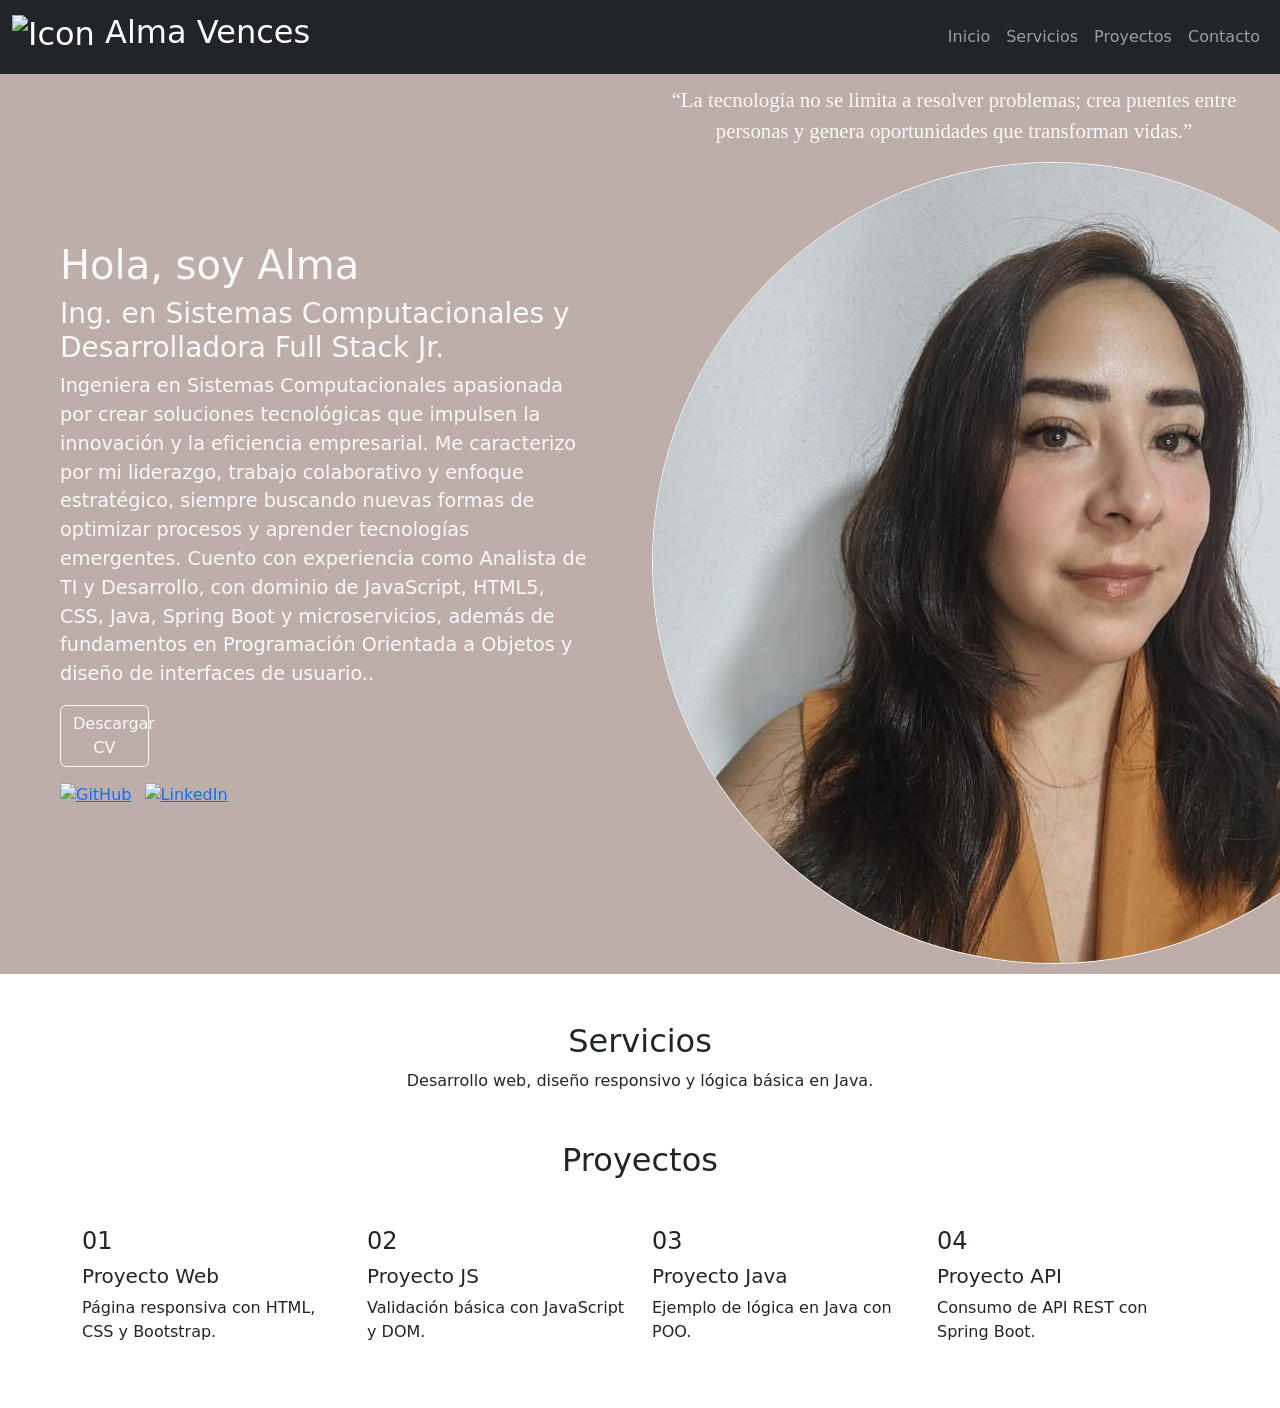
==== html/index.html @ 480f83fb "Se sube Portafolio" ====
<!DOCTYPE html>
<html lang="es">
<head>
  <meta charset="UTF-8">
  <meta name="viewport" content="width=device-width, initial-scale=1.0">
  <title>Portafolio Alma</title>

  <!-- Bootstrap -->
  <link href="https://cdn.jsdelivr.net/npm/bootstrap@5.3.2/dist/css/bootstrap.min.css" rel="stylesheet">

  <!-- CSS propio -->
  <link rel="stylesheet" href="style.css">
</head>
<body>
 
<!--Barra de navegación -->
  
  <nav class="navbar navbar-expand-lg navbar-dark bg-dark">
    <div class="container-fluid">
      <a class="navbar-brand" href="#">
        <h2 class="text-beige">
        <img src="https://cdn-icons-png.flaticon.com/512/8414/8414759.png" alt="Icon" width="60" height="60">
       Alma Vences</h2>
    </a>
      <button class="navbar-toggler" type="button" data-bs-toggle="collapse" data-bs-target="#menu">
        <span class="navbar-toggler-icon"></span>
      </button>
      <div class="collapse navbar-collapse" id="menu" style="justify-content: flex-end;">
        <ul class="navbar-nav ms-auto">
          <li class="nav-item"><a class="nav-link" href="#inicio">Inicio</a></li>
          <li class="nav-item"><a class="nav-link" href="#servicios">Servicios</a></li>
          <li class="nav-item"><a class="nav-link" href="#proyectos">Proyectos</a></li>
          <li class="nav-item"><a class="nav-link" href="#contacto">Contacto</a></li>
        </ul>
      </div>
    </div>
  </nav>

  <!-- Sección principal -->
<section id="inicio" class="container-fluid d-flex align-items-center justify-content-center" style="height:100vh; background-color:#beaeaa;">    <div class="row w-100">
      <!-- Texto de presentación -->
    <div class="col-md-6 d-flex flex-column justify-content-center p-5 text-light">
        <h1 class="text-beige">Hola, soy Alma </h1>
        <h3 class="text-light">Ing. en Sistemas Computacionales y Desarrolladora Full Stack Jr.</h3>
        <p class="text-light" style="font-size: 1.2rem;">Ingeniera en Sistemas Computacionales apasionada por crear soluciones tecnológicas que impulsen la innovación
             y la eficiencia empresarial. Me caracterizo por mi liderazgo, trabajo colaborativo y enfoque estratégico, 
             siempre buscando nuevas formas de optimizar procesos y aprender tecnologías emergentes. 
             Cuento con experiencia como Analista de TI y Desarrollo, con dominio de JavaScript, HTML5, CSS, Java, 
             Spring Boot y microservicios, además de fundamentos en Programación Orientada a Objetos y diseño de interfaces de usuario..</p>
        <button class="btn btn-outline-light col-md-2 text-center">Descargar CV</button>
        <!-- Íconos sociales -->
        <div class="mt-3">
          <a href="#" class="me-2 text-beige"><img src="https://cdn-icons-png.flaticon.com/512/25/25231.png" alt="GitHub" width="40" height="40"></a>
            <a href="#" class="me-2 text-beige"><img src="https://cdn-icons-png.flaticon.com/512/1384/1384014.png" alt="LinkedIn" width="40" height="40"></a>
        </div>
      </div>
      <!-- Imagen o avatar -->
      <div class="col-md-6 text-center">
        <!-- Aquí podrías poner tu foto o un avatar -->
         <p class="text-light" style="font-weight: italic; font-size: 1.3rem; font-family: 'Merriweather', serif;">“La tecnología no se limita a resolver problemas; crea puentes entre personas y genera oportunidades que transforman vidas.”</p>
        <img src="../assets/foto_linkedin.jpeg" class="rounded-circle border border-light"  alt="Foto Alma">
      </div>
    </div>
  </section>

  <!-- Sección Servicios -->
  <section id="servicios" class="container my-5">
    <h2 class="text-center text-dark">Servicios</h2>
    <p class="text-center">Desarrollo web, diseño responsivo y lógica básica en Java.</p>
  </section>

  <!-- Sección Proyectos -->
<section id="proyectos" class="proyectos-section">
  <div class="container">
    <h2 class="text-center text-dark mb-5">Proyectos</h2>
    <div class="row">
      <div class="col-md-3">
        <div class="proyecto-card">
          <h4>01</h4>
          <h5>Proyecto Web</h5>
          <p>Página responsiva con HTML, CSS y Bootstrap.</p>
        </div>
      </div>
      <div class="col-md-3">
        <div class="proyecto-card">
          <h4>02</h4>
          <h5>Proyecto JS</h5>
          <p>Validación básica con JavaScript y DOM.</p>
        </div>
      </div>
      <div class="col-md-3">
        <div class="proyecto-card">
          <h4>03</h4>
          <h5>Proyecto Java</h5>
          <p>Ejemplo de lógica en Java con POO.</p>
        </div>
      </div>
      <div class="col-md-3">
        <div class="proyecto-card">
          <h4>04</h4>
          <h5>Proyecto API</h5>
          <p>Consumo de API REST con Spring Boot.</p>
        </div>
      </div>
    </div>
  </div>
</section>


  <!-- Sección Contacto -->
  <section id="contacto" class="container my-5">
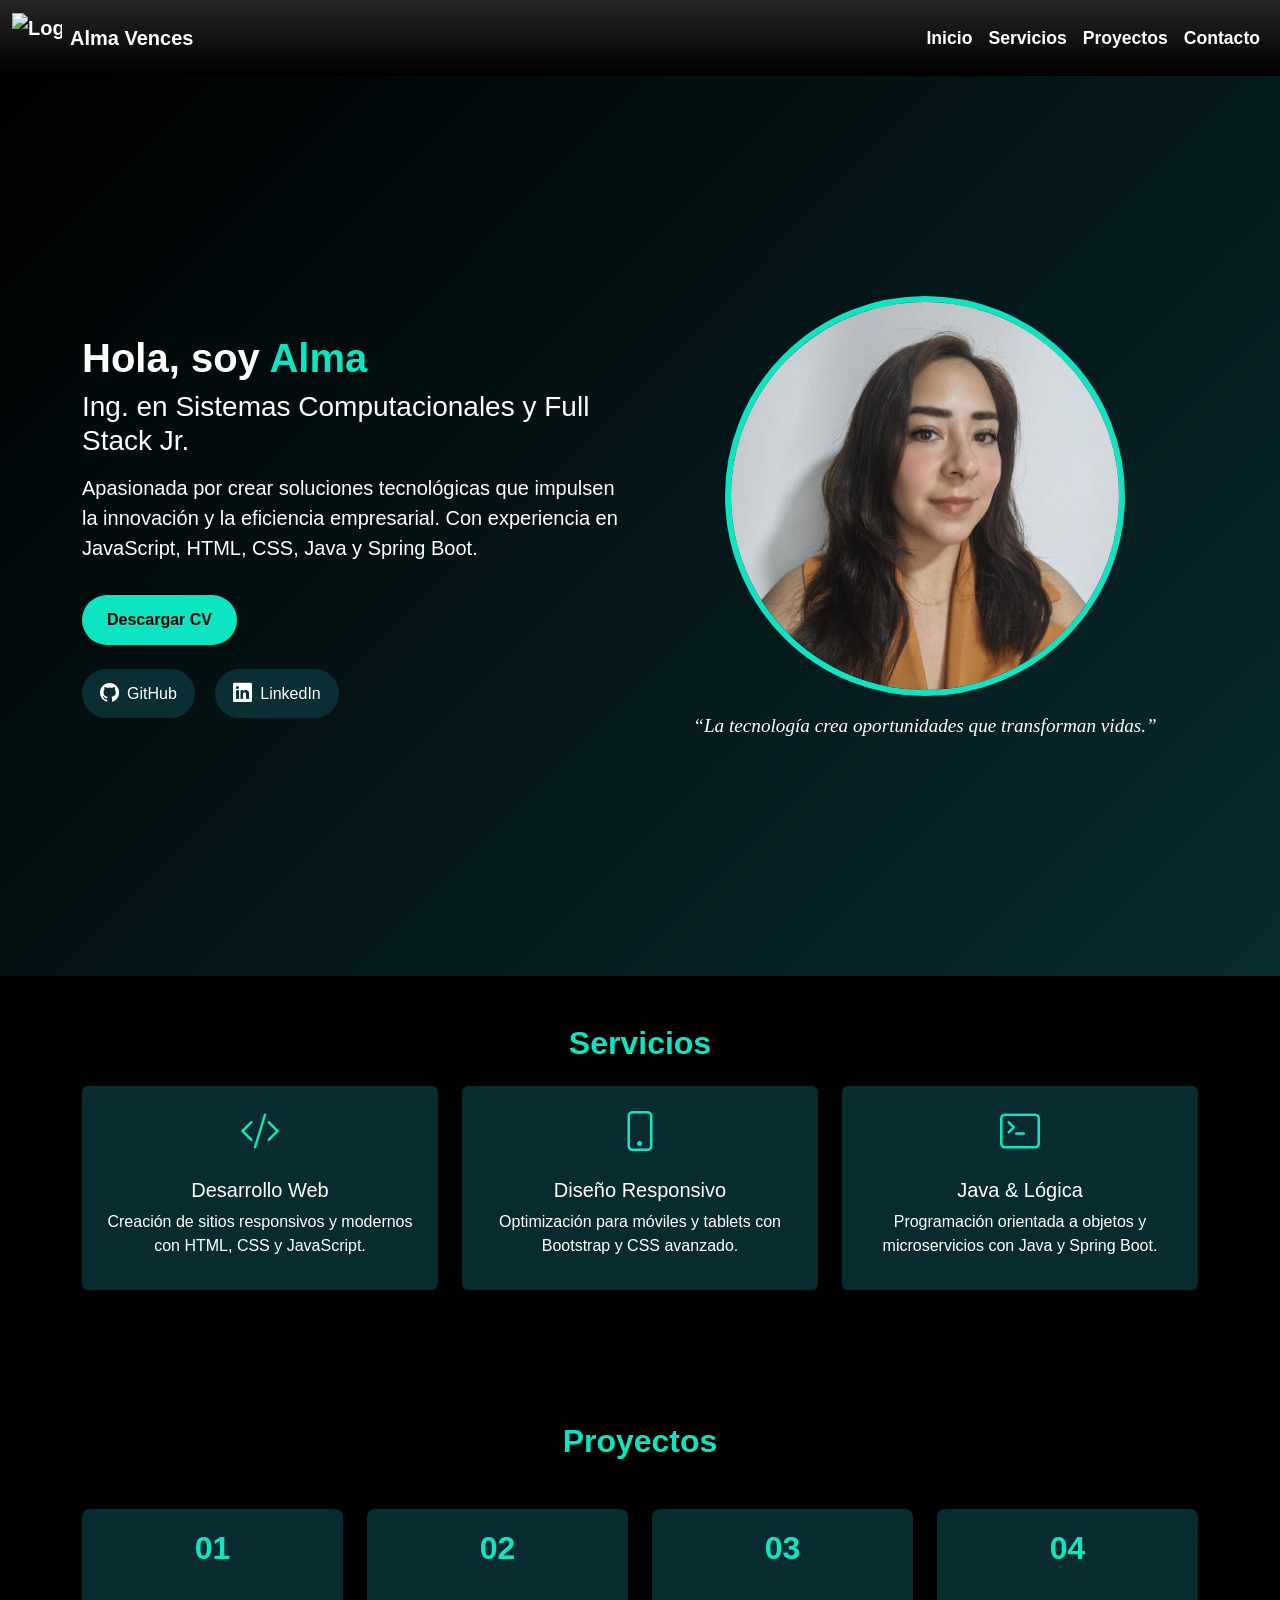
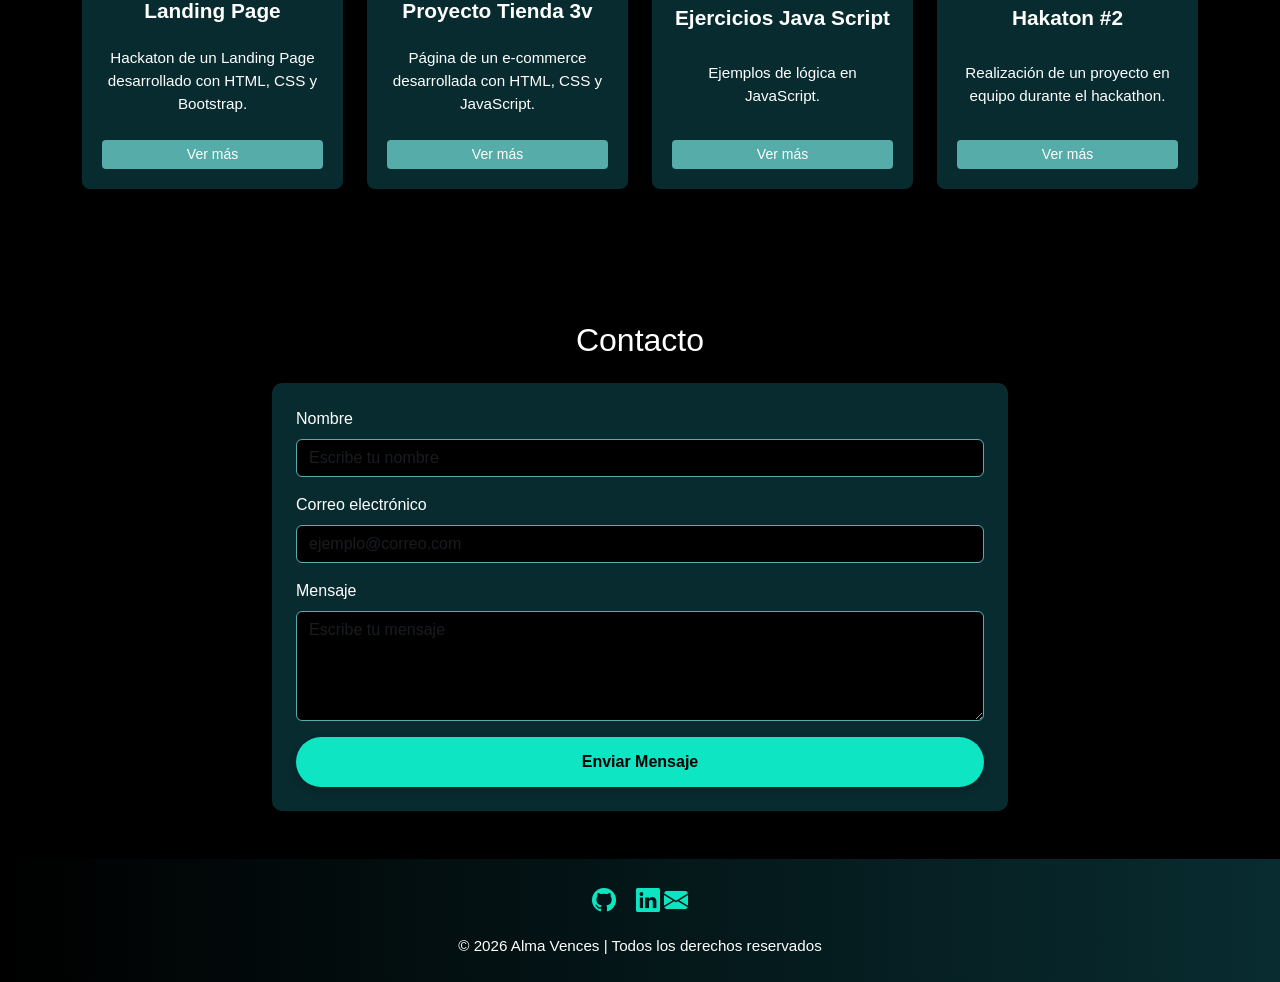
==== commit 66108bb8: "Se realizan modificaiones en el estilo de la pagina y distribucion de  cards." ====
--- a/html/index.html
+++ b/html/index.html
@@ -7,105 +7,203 @@
 
   <!-- Bootstrap -->
   <link href="https://cdn.jsdelivr.net/npm/bootstrap@5.3.2/dist/css/bootstrap.min.css" rel="stylesheet">
-
+  <link rel="stylesheet" href="https://cdn.jsdelivr.net/npm/bootstrap-icons@1.11.1/font/bootstrap-icons.css">
   <!-- CSS propio -->
-  <link rel="stylesheet" href="style.css">
+  <link rel="stylesheet" href="../css/style.css">
 </head>
 <body>
  
 <!--Barra de navegación -->
   
-  <nav class="navbar navbar-expand-lg navbar-dark bg-dark">
-    <div class="container-fluid">
-      <a class="navbar-brand" href="#">
-        <h2 class="text-beige">
-        <img src="https://cdn-icons-png.flaticon.com/512/8414/8414759.png" alt="Icon" width="60" height="60">
-       Alma Vences</h2>
+<nav class="navbar navbar-expand-lg navbar-dark bg-gradient">
+  <div class="container-fluid">
+    <a class="navbar-brand d-flex align-items-center" href="#">
+      <img src="https://cdn-icons-png.flaticon.com/512/2115/2115955.png" alt="Logo" width="50" height="50" class="me-2">
+      <span class="fw-bold">Alma Vences</span>
     </a>
-      <button class="navbar-toggler" type="button" data-bs-toggle="collapse" data-bs-target="#menu">
-        <span class="navbar-toggler-icon"></span>
-      </button>
-      <div class="collapse navbar-collapse" id="menu" style="justify-content: flex-end;">
-        <ul class="navbar-nav ms-auto">
-          <li class="nav-item"><a class="nav-link" href="#inicio">Inicio</a></li>
-          <li class="nav-item"><a class="nav-link" href="#servicios">Servicios</a></li>
-          <li class="nav-item"><a class="nav-link" href="#proyectos">Proyectos</a></li>
-          <li class="nav-item"><a class="nav-link" href="#contacto">Contacto</a></li>
-        </ul>
-      </div>
-    </div>
-  </nav>
+    <button class="navbar-toggler" type="button" data-bs-toggle="collapse" data-bs-target="#menu">
+      <span class="navbar-toggler-icon"></span>
+    </button>
+    <div class="collapse navbar-collapse" id="menu" style="justify-content: flex-end;">
+      <ul class="navbar-nav ms-auto">
+        <li class="nav-item"><a class="nav-link" href="#inicio">Inicio</a></li>
+        <li class="nav-item"><a class="nav-link" href="#servicios">Servicios</a></li>
+        <li class="nav-item"><a class="nav-link" href="#proyectos">Proyectos</a></li>
+        <li class="nav-item"><a class="nav-link" href="#contacto">Contacto</a></li>
+      </ul>
+    </div>
+  </div>
+</nav>
 
   <!-- Sección principal -->
-<section id="inicio" class="container-fluid d-flex align-items-center justify-content-center" style="height:100vh; background-color:#beaeaa;">    <div class="row w-100">
-      <!-- Texto de presentación -->
-    <div class="col-md-6 d-flex flex-column justify-content-center p-5 text-light">
-        <h1 class="text-beige">Hola, soy Alma </h1>
-        <h3 class="text-light">Ing. en Sistemas Computacionales y Desarrolladora Full Stack Jr.</h3>
-        <p class="text-light" style="font-size: 1.2rem;">Ingeniera en Sistemas Computacionales apasionada por crear soluciones tecnológicas que impulsen la innovación
-             y la eficiencia empresarial. Me caracterizo por mi liderazgo, trabajo colaborativo y enfoque estratégico, 
-             siempre buscando nuevas formas de optimizar procesos y aprender tecnologías emergentes. 
-             Cuento con experiencia como Analista de TI y Desarrollo, con dominio de JavaScript, HTML5, CSS, Java, 
-             Spring Boot y microservicios, además de fundamentos en Programación Orientada a Objetos y diseño de interfaces de usuario..</p>
-        <button class="btn btn-outline-light col-md-2 text-center">Descargar CV</button>
+<section id="inicio" class="d-flex align-items-center justify-content-center">
+  <div class="container">
+    <div class="row align-items-center">
+      
+      <!-- Texto de presentación (lado izquierdo) -->
+      <div class="col-md-6 text-light">
+        <h1 class="fw-bold">Hola, soy <span class="text-beige">Alma</span></h1>
+        <h3 class="mb-3">Ing. en Sistemas Computacionales y Full Stack Jr.</h3>
+        <p class="lead">
+          Apasionada por crear soluciones tecnológicas que impulsen la innovación y la eficiencia empresarial.
+          Con experiencia en JavaScript, HTML, CSS, Java y Spring Boot.
+        </p>
+        <button class="btn btn-cv mt-3"> Descargar CV</button>
+
         <!-- Íconos sociales -->
-        <div class="mt-3">
-          <a href="#" class="me-2 text-beige"><img src="https://cdn-icons-png.flaticon.com/512/25/25231.png" alt="GitHub" width="40" height="40"></a>
-            <a href="#" class="me-2 text-beige"><img src="https://cdn-icons-png.flaticon.com/512/1384/1384014.png" alt="LinkedIn" width="40" height="40"></a>
-        </div>
-      </div>
-      <!-- Imagen o avatar -->
+        <div class="mt-4 social-icons">
+          <a href="https://github.com/tuusuario" target="_blank" class="btn-social me-3">
+            <i class="bi bi-github"></i> GitHub
+          </a>
+          <a href="https://www.linkedin.com/in/tuusuario" target="_blank" class="btn-social">
+            <i class="bi bi-linkedin"></i> LinkedIn
+          </a>
+        </div>
+      </div>
+      
+      <!-- Imagen y frase (lado derecho) -->
       <div class="col-md-6 text-center">
-        <!-- Aquí podrías poner tu foto o un avatar -->
-         <p class="text-light" style="font-weight: italic; font-size: 1.3rem; font-family: 'Merriweather', serif;">“La tecnología no se limita a resolver problemas; crea puentes entre personas y genera oportunidades que transforman vidas.”</p>
-        <img src="../assets/foto_linkedin.jpeg" class="rounded-circle border border-light"  alt="Foto Alma">
-      </div>
-    </div>
-  </section>
+        <img src="../assets/foto_linkedin.jpeg" class="foto-perfil mb-3" alt="Foto Alma">
+        <p class="frase-sobre-imagen">“La tecnología crea oportunidades que transforman vidas.”</p>
+      </div>
+    </div>
+  </div>
+</section>
+
 
   <!-- Sección Servicios -->
-  <section id="servicios" class="container my-5">
-    <h2 class="text-center text-dark">Servicios</h2>
-    <p class="text-center">Desarrollo web, diseño responsivo y lógica básica en Java.</p>
-  </section>
-
-  <!-- Sección Proyectos -->
+<section id="servicios" class="container my-5">
+  <h2 class="text-center mb-4">Servicios</h2>
+  <div class="row text-center">
+    
+    <!-- Card 1 -->
+    <div class="col-md-4 mb-4">
+      <div class="card shadow servicio-card">
+        <div class="card-body">
+          <i class="bi bi-code-slash fs-1 text-acento"></i>
+          <h5 class="mt-3">Desarrollo Web</h5>
+          <p>Creación de sitios responsivos y modernos con HTML, CSS y JavaScript.</p>
+        </div>
+      </div>
+    </div>
+    
+    <!-- Card 2 -->
+    <div class="col-md-4 mb-4">
+      <div class="card shadow servicio-card">
+        <div class="card-body">
+          <i class="bi bi-phone fs-1 text-acento"></i>
+          <h5 class="mt-3">Diseño Responsivo</h5>
+          <p>Optimización para móviles y tablets con Bootstrap y CSS avanzado.</p>
+        </div>
+      </div>
+    </div>
+    
+    <!-- Card 3 -->
+    <div class="col-md-4 mb-4">
+      <div class="card shadow servicio-card">
+        <div class="card-body">
+          <i class="bi bi-terminal fs-1 text-acento"></i>
+          <h5 class="mt-3">Java & Lógica</h5>
+          <p>Programación orientada a objetos y microservicios con Java y Spring Boot.</p>
+        </div>
+      </div>
+    </div>
+    
+  </div>
+</section>
+
+<!-- Sección Proyectos -->
 <section id="proyectos" class="proyectos-section">
   <div class="container">
-    <h2 class="text-center text-dark mb-5">Proyectos</h2>
+    <h2 class="text-center mb-5">Proyectos</h2>
     <div class="row">
-      <div class="col-md-3">
+      
+      <!-- Proyecto 1 -->
+      <div class="col-md-3 mb-4">
         <div class="proyecto-card">
           <h4>01</h4>
-          <h5>Proyecto Web</h5>
-          <p>Página responsiva con HTML, CSS y Bootstrap.</p>
-        </div>
-      </div>
-      <div class="col-md-3">
+          <h5>Landing Page</h5>
+          <p>Hackaton de un Landing Page desarrollado con HTML, CSS y Bootstrap.</p>
+          <a href="https://github.com/vences10/LandingPage.git" class="btn btn-sm btn-acento">Ver más</a>
+        </div>
+      </div>
+      
+      <!-- Proyecto 2 -->
+      <div class="col-md-3 mb-4">
         <div class="proyecto-card">
           <h4>02</h4>
-          <h5>Proyecto JS</h5>
-          <p>Validación básica con JavaScript y DOM.</p>
-        </div>
-      </div>
-      <div class="col-md-3">
+          <h5>Proyecto Tienda 3v </h5>
+          <p>Página de un e-commerce desarrollada con HTML, CSS y JavaScript.</p>
+          <a href="https://github.com/FerIqm1993/Proyecto-Integrador-Generation.git" class="btn btn-sm btn-acento">Ver más</a>
+        </div>
+      </div>
+      
+      <!-- Proyecto 3 -->
+      <div class="col-md-3 mb-4">
         <div class="proyecto-card">
           <h4>03</h4>
-          <h5>Proyecto Java</h5>
-          <p>Ejemplo de lógica en Java con POO.</p>
-        </div>
-      </div>
-      <div class="col-md-3">
+          <h5>Ejercicios Java Script</h5>
+          <p>Ejemplos de lógica en JavaScript.</p>
+          <a href="https://github.com/vences10/JavaScript-Ejercicios.git" class="btn btn-sm btn-acento">Ver más</a>
+        </div>
+      </div>
+      
+      <!-- Proyecto 4 -->
+      <div class="col-md-3 mb-4">
         <div class="proyecto-card">
           <h4>04</h4>
-          <h5>Proyecto API</h5>
-          <p>Consumo de API REST con Spring Boot.</p>
-        </div>
-      </div>
-    </div>
-  </div>
-</section>
-
-
-  <!-- Sección Contacto -->
-  <section id="contacto" class="container my-5">+          <h5>Hakaton #2</h5>
+          <p>Realización de un proyecto en equipo durante el hackathon.</p>
+          <a href="#" class="btn btn-sm btn-acento">Ver más</a>
+        </div>
+      </div>
+      
+    </div>
+  </div>
+</section>
+
+
+
+<!-- Sección Contacto -->
+<section id="contacto" class="container my-5">
+  <h2 class="text-center mb-4">Contacto</h2>
+  <div class="row justify-content-center">
+    <div class="col-md-8">
+      <form id="form-contacto" class="p-4 contacto-form">
+        <div class="mb-3">
+          <label for="nombre" class="form-label">Nombre</label>
+          <input type="text" id="nombre" class="form-control" placeholder="Escribe tu nombre">
+        </div>
+        <div class="mb-3">
+          <label for="email" class="form-label">Correo electrónico</label>
+          <input type="email" id="email" class="form-control" placeholder="ejemplo@correo.com">
+        </div>
+        <div class="mb-3">
+          <label for="mensaje" class="form-label">Mensaje</label>
+          <textarea id="mensaje" class="form-control" rows="4" placeholder="Escribe tu mensaje"></textarea>
+        </div>
+        <button type="submit" class="btn btn-cv w-100">Enviar Mensaje</button>
+      </form>
+    </div>
+  </div>
+</section>
+
+<!-- Footer -->
+<footer class="footer mt-5">
+  <div class="container text-center py-4">
+    <div class="social-icons mb-3">
+      <a href="#" class="me-3"><i class="bi bi-github"></i></a>
+      <a href="#"><i class="bi bi-linkedin"></i></a>
+      <a href="#"><i class="bi bi-envelope-fill"></i></a>
+    </div>
+    <p class="mb-0">© 2026 Alma Vences | Todos los derechos reservados</p>
+  </div>
+</footer>
+
+<!-- Scripts -->
+<script src="https://cdn.jsdelivr.net/npm/sweetalert2@11"></script>
+<script src="https://cdn.jsdelivr.net/npm/bootstrap@5.3.2/dist/js/bootstrap.bundle.min.js"></script>
+
+</body>
+</html>
+
--- a/css/style.css
+++ b/css/style.css
@@ -0,0 +1,242 @@
+/* ======= Paleta de colores======== */
+:root {
+  --fondo-principal: #000000;      /* Negro profundo para el fondo principal */
+  --fondo-secundario: #0a353ad3;   /* Gris oscuro metalizado para contrastes */
+  --color-acento: #0ef1ccf1;       /* Verde/teal eléctrico para botones y CTA */
+  --color-detalle: #55aca9;        /* Azul verdoso para detalles y hover */
+  --texto-principal: #ffffff;      /* Blanco brillante para texto principal */
+  --texto-secundario: #a1a1aa;     /* Gris neutro para texto secundario */
+}
+
+/* ========Estilos generales========== */
+body {
+  background-color: var(--fondo-principal);
+  font-family: 'Poppins', sans-serif;
+  color: var(--texto-principal);
+}
+
+/* =========Barra de navegación============ */
+.navbar {
+  font-weight: 700;
+  font-size: 1.1rem;
+  background: var(--fondo-principal);
+}
+.navbar .nav-link {
+  color: var(--texto-principal) !important;
+}
+.navbar .nav-link:hover {
+  color: var(--color-acento) !important;
+}
+
+/* Texto destacado en títulos */
+.text-beige {
+  color: var(--color-acento);
+  font-weight: bold;
+}
+
+/* Fondo degradado del header */
+.bg-gradient {
+  background: linear-gradient(90deg, var(--fondo-principal), var(--fondo-secundario));
+}
+
+/* ======= Botón CV============= */
+.btn-cv {
+  background-color: var(--color-acento);
+  color: var(--fondo-principal);
+  font-weight: bold;
+  padding: 12px 24px;
+  border-radius: 30px;
+  transition: all 0.3s ease;
+  box-shadow: 0 4px 10px rgba(0,0,0,0.2);
+}
+.btn-cv:hover {
+  background-color: var(--color-detalle);
+  color: var(--texto-principal);
+  transform: scale(1.05);
+}
+
+/* ==========
+Botones sociales (GitHub / LinkedIn)
+========== */
+.btn-social {
+  display: inline-flex;
+  align-items: center;
+  gap: 8px;
+  background-color: var(--fondo-secundario);
+  color: var(--texto-principal);
+  padding: 10px 18px;
+  border-radius: 30px;
+  font-weight: 500;
+  text-decoration: none;
+  transition: all 0.3s ease;
+}
+.btn-social:hover {
+  background-color: var(--color-acento);
+  color: var(--fondo-principal);
+  transform: scale(1.05);
+}
+.btn-social i {
+  font-size: 1.2rem;
+}
+
+/* ========
+Hero (sección inicio)
+========= */
+#inicio {
+  height: 100vh;
+  background: linear-gradient(135deg, var(--fondo-principal), var(--fondo-secundario));
+  display: flex;
+  align-items: center;
+  color: var(--texto-principal);
+}
+#inicio h1, 
+#inicio h3, 
+#inicio p {
+  color: var(--texto-principal);
+}
+
+/* Frase sobre la imagen */
+.frase-sobre-imagen {
+  font-style: italic;
+  text-align: center;
+  font-family: 'Merriweather', serif;
+  font-size: 1.2rem;
+  color: var(--texto-principal);
+  margin-bottom: 15px;
+}
+
+/* Imagen circular con efecto */
+.foto-perfil {
+  width: 400px; /* más balanceado que 450px */
+  height: 400px;
+  object-fit: cover;
+  border-radius: 50%;
+  border: 6px solid var(--color-acento);
+  transition: transform 0.4s ease, box-shadow 0.4s ease;
+  margin-bottom: 15px;
+}
+.foto-perfil:hover {
+  transform: scale(1.1);
+  box-shadow: 0 0 25px rgba(0,0,0,0.6);
+}
+
+/* ============================
+    Cards genéricas
+   ============================ */
+.card {
+  border: 5px solid var(--fondo-secundario);
+  background-color: var(--fondo-principal);
+}
+.card:hover {
+  transform: scale(1.05);
+  transition: 0.3s;
+}
+
+/* ========
+   Sección Servicios
+  ============== */
+#servicios h2,
+.proyectos-section h2 {
+  color: var(--color-acento);
+  font-weight: bold;
+}
+.servicio-card {
+  background-color: var(--fondo-secundario);
+  color: var(--texto-principal); /* 🔹 corregido: antes usabas var(--color-texto) que no existía */
+  border: none;
+  transition: transform 0.3s ease, box-shadow 0.3s ease;
+}
+.servicio-card:hover {
+  transform: translateY(-8px);
+  box-shadow: 0 8px 20px rgba(0,0,0,0.3);
+}
+.text-acento {
+  color: var(--color-acento);
+}
+.servicio-card:hover i {
+  transform: rotate(10deg) scale(1.2);
+}
+
+/* ============================
+    Sección Proyectos
+   ============================ */
+.proyectos-section {
+  background-color: var(--fondo-principal);
+  padding: 60px 0;
+}
+.proyecto-card {
+  background-color: var(--fondo-secundario);
+  border-radius: 8px;
+  padding: 20px;
+  text-align: center;
+  color: var(--texto-principal);
+  min-height: 280px; /*  altura uniforme */
+  display: flex;
+  flex-direction: column;
+  justify-content: space-between;
+  transition: transform 0.3s ease, box-shadow 0.3s ease;
+}
+.proyecto-card h4 {
+  font-size: 2rem;
+  font-weight: bold;
+  color: var(--color-acento);
+}
+.proyecto-card h5 {
+  font-size: 1.3rem;
+  font-weight: 600;
+  margin: 15px 0;
+}
+.proyecto-card p {
+  font-size: 0.95rem;
+}
+.proyecto-card:hover {
+  transform: translateY(-10px);
+  box-shadow: 0 8px 20px rgba(0,0,0,0.3);
+}
+/* Botón dentro de proyectos */
+.btn-acento {
+  background-color: var(--color-detalle);
+  color: var(--texto-principal);
+  border: none;
+  transition: all 0.3s ease;
+}
+.btn-acento:hover {
+  background-color: var(--color-acento);
+  color: var(--fondo-principal);
+  transform: scale(1.05);
+}
+
+/* ============================
+    Formulario de contacto
+   ============================ */
+.contacto-form {
+  background-color: var(--fondo-secundario);
+  border-radius: 10px;
+  color: var(--texto-principal);
+  box-shadow: 0 4px 15px rgba(0,0,0,0.3);
+}
+.contacto-form .form-control {
+  background-color: var(--fondo-principal);
+  border: 1px solid var(--color-detalle);
+  color: var(--texto-principal);
+}
+.contacto-form .form-control:focus {
+  border-color: var(--color-acento);
+  box-shadow: 0 0 8px var(--color-acento);
+}
+
+/* =======Footer========= */
+.footer {
+  background: linear-gradient(90deg, var(--fondo-principal), var(--fondo-secundario));
+  color: var(--texto-principal);
+  font-size: 0.95rem;
+}
+.footer .social-icons a {
+  color: var(--color-acento);
+  font-size: 1.5rem;
+  transition: color 0.3s ease, transform 0.3s ease;
+}
+.footer .social-icons a:hover {
+  color: var(--color-detalle);
+  transform: scale(1.4);
+}
